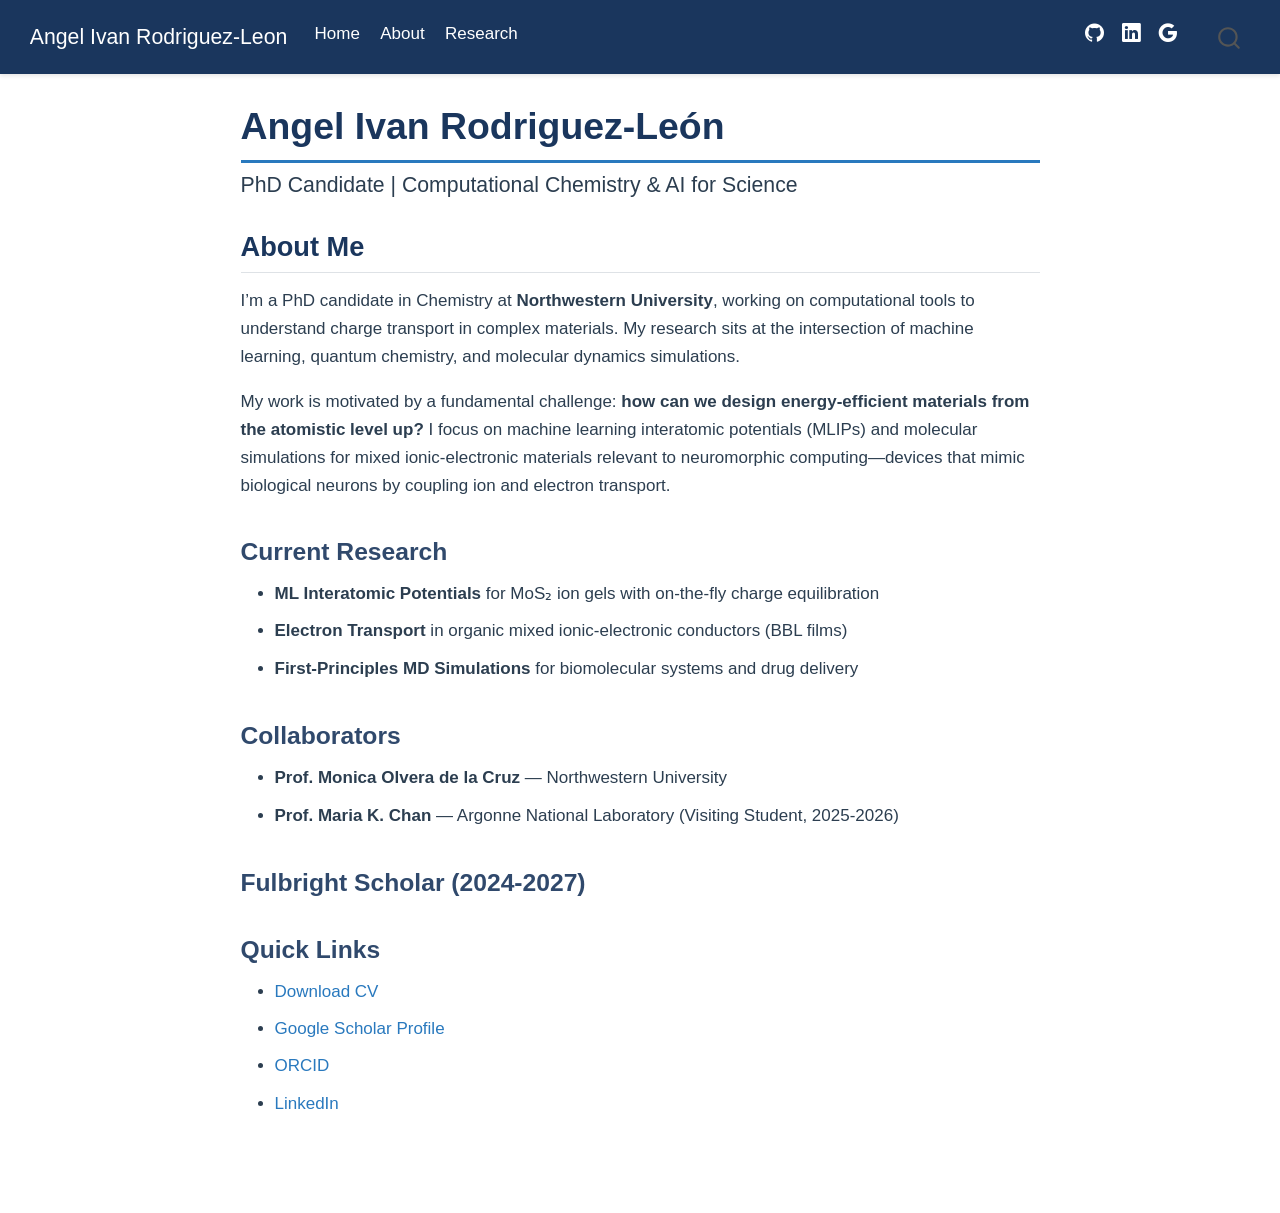
==== docs/index.html @ f0c5f9d4 "Move docs to root for GitHub Pages" ====
<!DOCTYPE html>
<html xmlns="http://www.w3.org/1999/xhtml" lang="en" xml:lang="en"><head>

<meta charset="utf-8">
<meta name="generator" content="quarto-1.10.18">

<meta name="viewport" content="width=device-width, initial-scale=1.0, user-scalable=yes">


<title>Angel Ivan Rodriguez-León – Angel Ivan Rodriguez-Leon</title>
<style>
/* Default styles provided by pandoc.
** See https://pandoc.org/MANUAL.html#variables-for-html for config info.
*/
span.smallcaps{font-variant: small-caps;}
div.columns{display: flex; gap: 1.5em;}
div.column{flex: auto;}
@media screen {
div.columns{gap: min(4vw, 1.5em);}
div.column{overflow-x: auto;}
}
div.hanging-indent{margin-left: 1.5em; text-indent: -1.5em;}
ul.task-list{list-style: none;}
ul.task-list li input[type="checkbox"] {
  width: 0.8em;
  margin: 0 0.8em 0.2em -1em; /* quarto-specific, see https://github.com/quarto-dev/quarto-cli/issues/4556 */ 
  vertical-align: middle;
}
</style>


<script src="site_libs/quarto-nav/quarto-nav.js"></script>
<script src="site_libs/quarto-nav/headroom.min.js"></script>
<script src="site_libs/clipboard/clipboard.min.js"></script>
<script src="site_libs/quarto-search/autocomplete.umd.js"></script>
<script src="site_libs/quarto-search/fuse.min.js"></script>
<script src="site_libs/quarto-search/quarto-search.js"></script>
<meta name="quarto:offset" content="./">
<script src="site_libs/quarto-html/quarto.js" type="module"></script>
<script src="site_libs/quarto-html/tabsets/tabsets.js" type="module"></script>
<script src="site_libs/quarto-html/popper.min.js"></script>
<script src="site_libs/quarto-html/tippy.umd.min.js"></script>
<script src="site_libs/quarto-html/anchor.min.js"></script>
<link href="site_libs/quarto-html/tippy.css" rel="stylesheet">
<link href="site_libs/quarto-html/quarto-syntax-highlighting-64a204ab8560d761af7679ceaba22944.css" rel="stylesheet" id="quarto-text-highlighting-styles">
<script src="site_libs/bootstrap/bootstrap.min.js"></script>
<link href="site_libs/bootstrap/bootstrap-icons.css" rel="stylesheet">
<link href="site_libs/bootstrap/bootstrap-445b8638c3d06994fee0907d791121c4.min.css" rel="stylesheet" append-hash="true" id="quarto-bootstrap" data-mode="light">
<script id="quarto-search-options" type="application/json">{
  "location": "navbar",
  "copy-button": false,
  "collapse-after": 3,
  "panel-placement": "end",
  "type": "overlay",
  "limit": 50,
  "keyboard-shortcut": [
    "f",
    "/",
    "s"
  ],
  "show-item-context": false,
  "language": {
    "search-no-results-text": "No results",
    "search-matching-documents-text": "matching documents",
    "search-copy-link-title": "Copy link to search",
    "search-hide-matches-text": "Hide additional matches",
    "search-more-match-text": "more match in this document",
    "search-more-matches-text": "more matches in this document",
    "search-clear-button-title": "Clear",
    "search-text-placeholder": "",
    "search-detached-cancel-button-title": "Cancel",
    "search-submit-button-title": "Submit",
    "search-label": "Search"
  }
}</script>


<link rel="stylesheet" href="assets/style.css">
</head>

<body class="nav-fixed fullcontent quarto-light">

<div id="quarto-search-results"></div>
  <header id="quarto-header" class="headroom fixed-top">
    <nav class="navbar navbar-expand-lg " data-bs-theme="dark">
      <div class="navbar-container container-fluid">
      <div class="navbar-brand-container mx-auto">
    <a class="navbar-brand" href="./index.html">
    <span class="navbar-title">Angel Ivan Rodriguez-Leon</span>
    </a>
  </div>
            <div id="quarto-search" class="" title="Search"></div>
          <button class="navbar-toggler" type="button" data-bs-toggle="collapse" data-bs-target="#navbarCollapse" aria-controls="navbarCollapse" role="menu" aria-expanded="false" aria-label="Toggle navigation" onclick="if (window.quartoToggleHeadroom) { window.quartoToggleHeadroom(); }">
  <span class="navbar-toggler-icon"></span>
</button>
          <div class="collapse navbar-collapse" id="navbarCollapse">
            <ul class="navbar-nav navbar-nav-scroll me-auto">
  <li class="nav-item">
    <a class="nav-link active" href="./index.html" aria-current="page"> 
<span class="menu-text">Home</span></a>
  </li>  
  <li class="nav-item">
    <a class="nav-link" href="./about.html"> 
<span class="menu-text">About</span></a>
  </li>  
  <li class="nav-item">
    <a class="nav-link" href="./projects.html"> 
<span class="menu-text">Research</span></a>
  </li>  
</ul>
            <ul class="navbar-nav navbar-nav-scroll ms-auto">
  <li class="nav-item compact">
    <a class="nav-link" href="https://github.com/your-github"> <i class="bi bi-github" role="img">
</i> 
<span class="menu-text"></span></a>
  </li>  
  <li class="nav-item compact">
    <a class="nav-link" href="https://www.linkedin.com/in/i-leon"> <i class="bi bi-linkedin" role="img">
</i> 
<span class="menu-text"></span></a>
  </li>  
  <li class="nav-item compact">
    <a class="nav-link" href="https://scholar.google.com/citations?user=YOUR_SCHOLAR_ID"> <i class="bi bi-google" role="img">
</i> 
<span class="menu-text"></span></a>
  </li>  
  <li class="nav-item compact">
    <a class="nav-link" href="https://orcid.org/0009-0001-0630-9370"> <i class="bi bi-orcid" role="img">
</i> 
<span class="menu-text"></span></a>
  </li>  
</ul>
          </div> <!-- /navcollapse -->
            <div class="quarto-navbar-tools">
</div>
      </div> <!-- /container-fluid -->
    </nav>
</header>
<!-- content -->
<div id="quarto-content" class="quarto-container page-columns page-rows-contents page-layout-article page-navbar">
<!-- sidebar -->
<!-- margin-sidebar -->
    
<!-- main -->
<main class="content" id="quarto-document-content">

<header id="title-block-header" class="quarto-title-block default">
<div class="quarto-title">
<h1 class="title">Angel Ivan Rodriguez-León</h1>
<p class="subtitle lead">PhD Candidate | Computational Chemistry &amp; AI for Science</p>
</div>



<div class="quarto-title-meta">

    
  
    
  </div>
  


</header>


<section id="about-me" class="level2">
<h2 class="anchored" data-anchor-id="about-me">About Me</h2>
<p>I’m a PhD candidate in Chemistry at <strong>Northwestern University</strong>, working on computational tools to understand charge transport in complex materials. My research sits at the intersection of machine learning, quantum chemistry, and molecular dynamics simulations.</p>
<p>My work is motivated by a fundamental challenge: <strong>how can we design energy-efficient materials from the atomistic level up?</strong> I focus on machine learning interatomic potentials (MLIPs) and molecular simulations for mixed ionic-electronic materials relevant to neuromorphic computing—devices that mimic biological neurons by coupling ion and electron transport.</p>
<section id="current-research" class="level3">
<h3 class="anchored" data-anchor-id="current-research">Current Research</h3>
<ul>
<li><strong>ML Interatomic Potentials</strong> for MoS₂ ion gels with on-the-fly charge equilibration</li>
<li><strong>Electron Transport</strong> in organic mixed ionic-electronic conductors (BBL films)</li>
<li><strong>First-Principles MD Simulations</strong> for biomolecular systems and drug delivery</li>
</ul>
</section>
<section id="collaborators" class="level3">
<h3 class="anchored" data-anchor-id="collaborators">Collaborators</h3>
<ul>
<li><strong>Prof.&nbsp;Monica Olvera de la Cruz</strong> — Northwestern University</li>
<li><strong>Prof.&nbsp;Maria K. Chan</strong> — Argonne National Laboratory (Visiting Student, 2025-2026)</li>
</ul>
</section>
<section id="fulbright-scholar-2024-2027" class="level3">
<h3 class="anchored" data-anchor-id="fulbright-scholar-2024-2027">Fulbright Scholar (2024-2027)</h3>
</section>
<section id="quick-links" class="level3">
<h3 class="anchored" data-anchor-id="quick-links">Quick Links</h3>
<ul>
<li><a href="assets/Resume_AIRL.pdf">Download CV</a></li>
<li><a href="https://scholar.google.com/citations?user=YOUR_SCHOLAR_ID">Google Scholar Profile</a></li>
<li><a href="https://orcid.org/0009-0001-0630-9370">ORCID</a></li>
<li><a href="https://www.linkedin.com/in/i-leon">LinkedIn</a></li>
</ul>


</section>
</section>

</main> <!-- /main -->
<script id="quarto-html-after-body" type="application/javascript">
  window.document.addEventListener("DOMContentLoaded", function (event) {
    const icon = "";
    const anchorJS = new window.AnchorJS();
    anchorJS.options = {
      placement: 'right',
      icon: icon
    };
    anchorJS.add('.anchored');
    const isCodeAnnotation = (el) => {
      for (const clz of el.classList) {
        if (clz.startsWith('code-annotation-')) {                     
          return true;
        }
      }
      return false;
    }
    const onCopySuccess = function(e) {
      // button target
      const button = e.trigger;
      // don't keep focus
      button.blur();
      // flash "checked"
      button.classList.add('code-copy-button-checked');
      var currentTitle = button.getAttribute("title");
      button.setAttribute("title", "Copied!");
      let tooltip;
      if (window.bootstrap) {
        button.setAttribute("data-bs-toggle", "tooltip");
        button.setAttribute("data-bs-placement", "left");
        button.setAttribute("data-bs-title", "Copied!");
        tooltip = new bootstrap.Tooltip(button, 
          { trigger: "manual", 
            customClass: "code-copy-button-tooltip",
            offset: [0, -8]});
        tooltip.show();    
      }
      setTimeout(function() {
        if (tooltip) {
          tooltip.hide();
          button.removeAttribute("data-bs-title");
          button.removeAttribute("data-bs-toggle");
          button.removeAttribute("data-bs-placement");
        }
        button.setAttribute("title", currentTitle);
        button.classList.remove('code-copy-button-checked');
      }, 1000);
      // clear code selection
      e.clearSelection();
    }
    const getTextToCopy = function(trigger) {
      const outerScaffold = trigger.parentElement.cloneNode(true);
      const codeEl = outerScaffold.querySelector('code');
      for (const childEl of codeEl.children) {
        if (isCodeAnnotation(childEl)) {
          childEl.remove();
        }
      }
      return codeEl.innerText;
    }
    const clipboard = new window.ClipboardJS('.code-copy-button:not([data-in-quarto-modal])', {
      text: getTextToCopy
    });
    clipboard.on('success', onCopySuccess);
    if (window.document.getElementById('quarto-embedded-source-code-modal')) {
      const clipboardModal = new window.ClipboardJS('.code-copy-button[data-in-quarto-modal]', {
        text: getTextToCopy,
        container: window.document.getElementById('quarto-embedded-source-code-modal')
      });
      clipboardModal.on('success', onCopySuccess);
    }
      var localhostRegex = new RegExp(/^(?:http|https):\/\/localhost\:?[0-9]*\//);
      var mailtoRegex = new RegExp(/^mailto:/);
        var filterRegex = new RegExp('/' + window.location.host + '/');
      var isInternal = (href) => {
          return filterRegex.test(href) || localhostRegex.test(href) || mailtoRegex.test(href);
      }
      // Inspect non-navigation links and adorn them if external
     var links = window.document.querySelectorAll('a[href]:not(.nav-link):not(.navbar-brand):not(.toc-action):not(.sidebar-link):not(.sidebar-item-toggle):not(.pagination-link):not(.no-external):not([aria-hidden]):not(.dropdown-item):not(.quarto-navigation-tool):not(.about-link)');
      for (var i=0; i<links.length; i++) {
        const link = links[i];
        if (!isInternal(link.href)) {
          // undo the damage that might have been done by quarto-nav.js in the case of
          // links that we want to consider external
          if (link.dataset.originalHref !== undefined) {
            link.href = link.dataset.originalHref;
          }
        }
      }
    function tippyHover(el, contentFn, onTriggerFn, onUntriggerFn) {
      const config = {
        allowHTML: true,
        maxWidth: 500,
        delay: 100,
        arrow: false,
        appendTo: function(el) {
            return el.parentElement;
        },
        interactive: true,
        interactiveBorder: 10,
        theme: 'quarto',
        placement: 'bottom-start',
      };
      if (contentFn) {
        config.content = contentFn;
      }
      if (onTriggerFn) {
        config.onTrigger = onTriggerFn;
      }
      if (onUntriggerFn) {
        config.onUntrigger = onUntriggerFn;
      }
      window.tippy(el, config); 
    }
    const noterefs = window.document.querySelectorAll('a[role="doc-noteref"]');
    for (var i=0; i<noterefs.length; i++) {
      const ref = noterefs[i];
      tippyHover(ref, function() {
        // use id or data attribute instead here
        let href = ref.getAttribute('data-footnote-href') || ref.getAttribute('href');
        try { href = new URL(href).hash; } catch {}
        const id = href.replace(/^#\/?/, "");
        const note = window.document.getElementById(id);
        if (note) {
          return note.innerHTML;
        } else {
          return "";
        }
      });
    }
    const xrefs = window.document.querySelectorAll('a.quarto-xref');
    const processXRef = (id, note) => {
      // Strip column container classes
      const stripColumnClz = (el) => {
        el.classList.remove("page-full", "page-columns");
        if (el.children) {
          for (const child of el.children) {
            stripColumnClz(child);
          }
        }
      }
      stripColumnClz(note)
      if (id === null || id.startsWith('sec-')) {
        // Special case sections, only their first couple elements
        const container = document.createElement("div");
        if (note.children && note.children.length > 2) {
          container.appendChild(note.children[0].cloneNode(true));
          for (let i = 1; i < note.children.length; i++) {
            const child = note.children[i];
            if (child.tagName === "P" && child.innerText === "") {
              continue;
            } else {
              container.appendChild(child.cloneNode(true));
              break;
            }
          }
          if (window.Quarto?.typesetMath) {
            window.Quarto.typesetMath(container);
          }
          return container.innerHTML
        } else {
          if (window.Quarto?.typesetMath) {
            window.Quarto.typesetMath(note);
          }
          return note.innerHTML;
        }
      } else {
        // Remove any anchor links if they are present
        const anchorLink = note.querySelector('a.anchorjs-link');
        if (anchorLink) {
          anchorLink.remove();
        }
        if (window.Quarto?.typesetMath) {
          window.Quarto.typesetMath(note);
        }
        if (note.classList.contains("callout")) {
          return note.outerHTML;
        } else {
          return note.innerHTML;
        }
      }
    }
    for (var i=0; i<xrefs.length; i++) {
      const xref = xrefs[i];
      tippyHover(xref, undefined, function(instance) {
        instance.disable();
        let url = xref.getAttribute('href');
        let hash = undefined; 
        if (url.startsWith('#')) {
          hash = url;
        } else {
          try { hash = new URL(url).hash; } catch {}
        }
        if (hash) {
          const id = hash.replace(/^#\/?/, "");
          const note = window.document.getElementById(id);
          if (note !== null) {
            try {
              const html = processXRef(id, note.cloneNode(true));
              instance.setContent(html);
            } finally {
              instance.enable();
              instance.show();
            }
          } else {
            // See if we can fetch this
            fetch(url.split('#')[0])
            .then(res => res.text())
            .then(html => {
              const parser = new DOMParser();
              const htmlDoc = parser.parseFromString(html, "text/html");
              const note = htmlDoc.getElementById(id);
              if (note !== null) {
                const html = processXRef(id, note);
                instance.setContent(html);
              } 
            }).finally(() => {
              instance.enable();
              instance.show();
            });
          }
        } else {
          // See if we can fetch a full url (with no hash to target)
          // This is a special case and we should probably do some content thinning / targeting
          fetch(url)
          .then(res => res.text())
          .then(html => {
            const parser = new DOMParser();
            const htmlDoc = parser.parseFromString(html, "text/html");
            const note = htmlDoc.querySelector('main.content');
            if (note !== null) {
              // This should only happen for chapter cross references
              // (since there is no id in the URL)
              // remove the first header
              if (note.children.length > 0 && note.children[0].tagName === "HEADER") {
                note.children[0].remove();
              }
              const html = processXRef(null, note);
              instance.setContent(html);
            } 
          }).finally(() => {
            instance.enable();
            instance.show();
          });
        }
      }, function(instance) {
      });
    }
        let selectedAnnoteEl;
        const selectorForAnnotation = ( cell, annotation) => {
          let cellAttr = 'data-code-cell="' + cell + '"';
          let lineAttr = 'data-code-annotation="' +  annotation + '"';
          const selector = 'span[' + cellAttr + '][' + lineAttr + ']';
          return selector;
        }
        const selectCodeLines = (annoteEl) => {
          const doc = window.document;
          const targetCell = annoteEl.getAttribute("data-target-cell");
          const targetAnnotation = annoteEl.getAttribute("data-target-annotation");
          const annoteSpan = window.document.querySelector(selectorForAnnotation(targetCell, targetAnnotation));
          const lines = annoteSpan.getAttribute("data-code-lines").split(",");
          const lineIds = lines.map((line) => {
            return targetCell + "-" + line;
          })
          let top = null;
          let height = null;
          let parent = null;
          if (lineIds.length > 0) {
              //compute the position of the single el (top and bottom and make a div)
              const el = window.document.getElementById(lineIds[0]);
              top = el.offsetTop;
              height = el.offsetHeight;
              parent = el.parentElement.parentElement;
            if (lineIds.length > 1) {
              const lastEl = window.document.getElementById(lineIds[lineIds.length - 1]);
              const bottom = lastEl.offsetTop + lastEl.offsetHeight;
              height = bottom - top;
            }
            if (top !== null && height !== null && parent !== null) {
              // cook up a div (if necessary) and position it 
              let div = window.document.getElementById("code-annotation-line-highlight");
              if (div === null) {
                div = window.document.createElement("div");
                div.setAttribute("id", "code-annotation-line-highlight");
                div.style.position = 'absolute';
                parent.appendChild(div);
              }
              div.style.top = top - 2 + "px";
              div.style.height = height + 4 + "px";
              div.style.left = 0;
              let gutterDiv = window.document.getElementById("code-annotation-line-highlight-gutter");
              if (gutterDiv === null) {
                gutterDiv = window.document.createElement("div");
                gutterDiv.setAttribute("id", "code-annotation-line-highlight-gutter");
                gutterDiv.style.position = 'absolute';
                const codeCell = window.document.getElementById(targetCell);
                const gutter = codeCell.querySelector('.code-annotation-gutter');
                gutter.appendChild(gutterDiv);
              }
              gutterDiv.style.top = top - 2 + "px";
              gutterDiv.style.height = height + 4 + "px";
            }
            selectedAnnoteEl = annoteEl;
          }
        };
        const unselectCodeLines = () => {
          const elementsIds = ["code-annotation-line-highlight", "code-annotation-line-highlight-gutter"];
          elementsIds.forEach((elId) => {
            const div = window.document.getElementById(elId);
            if (div) {
              div.remove();
            }
          });
          selectedAnnoteEl = undefined;
        };
          // Handle positioning of the toggle
      window.addEventListener(
        "resize",
        throttle(() => {
          elRect = undefined;
          if (selectedAnnoteEl) {
            selectCodeLines(selectedAnnoteEl);
          }
        }, 10)
      );
      function throttle(fn, ms) {
      let throttle = false;
      let timer;
        return (...args) => {
          if(!throttle) { // first call gets through
              fn.apply(this, args);
              throttle = true;
          } else { // all the others get throttled
              if(timer) clearTimeout(timer); // cancel #2
              timer = setTimeout(() => {
                fn.apply(this, args);
                timer = throttle = false;
              }, ms);
          }
        };
      }
        // Attach click handler to the DT
        const annoteDls = window.document.querySelectorAll('dt[data-target-cell]');
        for (const annoteDlNode of annoteDls) {
          annoteDlNode.addEventListener('click', (event) => {
            const clickedEl = event.target;
            if (clickedEl !== selectedAnnoteEl) {
              unselectCodeLines();
              const activeEl = window.document.querySelector('dt[data-target-cell].code-annotation-active');
              if (activeEl) {
                activeEl.classList.remove('code-annotation-active');
              }
              selectCodeLines(clickedEl);
              clickedEl.classList.add('code-annotation-active');
            } else {
              // Unselect the line
              unselectCodeLines();
              clickedEl.classList.remove('code-annotation-active');
            }
          });
        }
    const findCites = (el) => {
      const parentEl = el.parentElement;
      if (parentEl) {
        const cites = parentEl.dataset.cites;
        if (cites) {
          return {
            el,
            cites: cites.split(' ')
          };
        } else {
          return findCites(el.parentElement)
        }
      } else {
        return undefined;
      }
    };
    var bibliorefs = window.document.querySelectorAll('a[role="doc-biblioref"]');
    for (var i=0; i<bibliorefs.length; i++) {
      const ref = bibliorefs[i];
      const citeInfo = findCites(ref);
      if (citeInfo) {
        tippyHover(citeInfo.el, function() {
          var popup = window.document.createElement('div');
          citeInfo.cites.forEach(function(cite) {
            var citeDiv = window.document.createElement('div');
            citeDiv.classList.add('hanging-indent');
            citeDiv.classList.add('csl-entry');
            var biblioDiv = window.document.getElementById('ref-' + cite);
            if (biblioDiv) {
              citeDiv.innerHTML = biblioDiv.innerHTML;
            }
            popup.appendChild(citeDiv);
          });
          return popup.innerHTML;
        });
      }
    }
  });
  </script>
</div> <!-- /content -->




</body></html>
---- docs/site_libs/quarto-html/tippy.css ----
.tippy-box[data-animation=fade][data-state=hidden]{opacity:0}[data-tippy-root]{max-width:calc(100vw - 10px)}.tippy-box{position:relative;background-color:#333;color:#fff;border-radius:4px;font-size:14px;line-height:1.4;white-space:normal;outline:0;transition-property:transform,visibility,opacity}.tippy-box[data-placement^=top]>.tippy-arrow{bottom:0}.tippy-box[data-placement^=top]>.tippy-arrow:before{bottom:-7px;left:0;border-width:8px 8px 0;border-top-color:initial;transform-origin:center top}.tippy-box[data-placement^=bottom]>.tippy-arrow{top:0}.tippy-box[data-placement^=bottom]>.tippy-arrow:before{top:-7px;left:0;border-width:0 8px 8px;border-bottom-color:initial;transform-origin:center bottom}.tippy-box[data-placement^=left]>.tippy-arrow{right:0}.tippy-box[data-placement^=left]>.tippy-arrow:before{border-width:8px 0 8px 8px;border-left-color:initial;right:-7px;transform-origin:center left}.tippy-box[data-placement^=right]>.tippy-arrow{left:0}.tippy-box[data-placement^=right]>.tippy-arrow:before{left:-7px;border-width:8px 8px 8px 0;border-right-color:initial;transform-origin:center right}.tippy-box[data-inertia][data-state=visible]{transition-timing-function:cubic-bezier(.54,1.5,.38,1.11)}.tippy-arrow{width:16px;height:16px;color:#333}.tippy-arrow:before{content:"";position:absolute;border-color:transparent;border-style:solid}.tippy-content{position:relative;padding:5px 9px;z-index:1}
---- docs/site_libs/quarto-html/quarto-syntax-highlighting-64a204ab8560d761af7679ceaba22944.css ----
/* quarto syntax highlight colors */
:root {
  --quarto-hl-ot-color: #003B4F;
  --quarto-hl-at-color: #657422;
  --quarto-hl-ss-color: #20794D;
  --quarto-hl-an-color: #5E5E5E;
  --quarto-hl-fu-color: #4758AB;
  --quarto-hl-st-color: #20794D;
  --quarto-hl-cf-color: #003B4F;
  --quarto-hl-op-color: #5E5E5E;
  --quarto-hl-er-color: #AD0000;
  --quarto-hl-bn-color: #AD0000;
  --quarto-hl-al-color: #AD0000;
  --quarto-hl-va-color: #111111;
  --quarto-hl-bu-color: inherit;
  --quarto-hl-ex-color: inherit;
  --quarto-hl-pp-color: #AD0000;
  --quarto-hl-in-color: #5E5E5E;
  --quarto-hl-vs-color: #20794D;
  --quarto-hl-wa-color: #5E5E5E;
  --quarto-hl-do-color: #5E5E5E;
  --quarto-hl-im-color: #00769E;
  --quarto-hl-ch-color: #20794D;
  --quarto-hl-dt-color: #AD0000;
  --quarto-hl-fl-color: #AD0000;
  --quarto-hl-co-color: #5E5E5E;
  --quarto-hl-cv-color: #5E5E5E;
  --quarto-hl-cn-color: #8f5902;
  --quarto-hl-sc-color: #5E5E5E;
  --quarto-hl-dv-color: #AD0000;
  --quarto-hl-kw-color: #003B4F;
}

/* other quarto variables */
:root {
  --quarto-font-monospace: SFMono-Regular, Menlo, Monaco, Consolas, "Liberation Mono", "Courier New", monospace;
}

/* syntax highlight based on Pandoc's rules */
pre > code.sourceCode > span {
  color: #003B4F;
}

code.sourceCode > span {
  color: #003B4F;
}

div.sourceCode,
div.sourceCode pre.sourceCode {
  color: #003B4F;
}

/* Normal */
code span {
  color: #003B4F;
}

/* Alert */
code span.al {
  color: #AD0000;
  font-style: inherit;
}

/* Annotation */
code span.an {
  color: #5E5E5E;
  font-style: inherit;
}

/* Attribute */
code span.at {
  color: #657422;
  font-style: inherit;
}

/* BaseN */
code span.bn {
  color: #AD0000;
  font-style: inherit;
}

/* BuiltIn */
code span.bu {
  font-style: inherit;
}

/* ControlFlow */
code span.cf {
  color: #003B4F;
  font-weight: bold;
  font-style: inherit;
}

/* Char */
code span.ch {
  color: #20794D;
  font-style: inherit;
}

/* Constant */
code span.cn {
  color: #8f5902;
  font-style: inherit;
}

/* Comment */
code span.co {
  color: #5E5E5E;
  font-style: inherit;
}

/* CommentVar */
code span.cv {
  color: #5E5E5E;
  font-style: italic;
}

/* Documentation */
code span.do {
  color: #5E5E5E;
  font-style: italic;
}

/* DataType */
code span.dt {
  color: #AD0000;
  font-style: inherit;
}

/* DecVal */
code span.dv {
  color: #AD0000;
  font-style: inherit;
}

/* Error */
code span.er {
  color: #AD0000;
  font-style: inherit;
}

/* Extension */
code span.ex {
  font-style: inherit;
}

/* Float */
code span.fl {
  color: #AD0000;
  font-style: inherit;
}

/* Function */
code span.fu {
  color: #4758AB;
  font-style: inherit;
}

/* Import */
code span.im {
  color: #00769E;
  font-style: inherit;
}

/* Information */
code span.in {
  color: #5E5E5E;
  font-style: inherit;
}

/* Keyword */
code span.kw {
  color: #003B4F;
  font-weight: bold;
  font-style: inherit;
}

/* Operator */
code span.op {
  color: #5E5E5E;
  font-style: inherit;
}

/* Other */
code span.ot {
  color: #003B4F;
  font-style: inherit;
}

/* Preprocessor */
code span.pp {
  color: #AD0000;
  font-style: inherit;
}

/* SpecialChar */
code span.sc {
  color: #5E5E5E;
  font-style: inherit;
}

/* SpecialString */
code span.ss {
  color: #20794D;
  font-style: inherit;
}

/* String */
code span.st {
  color: #20794D;
  font-style: inherit;
}

/* Variable */
code span.va {
  color: #111111;
  font-style: inherit;
}

/* VerbatimString */
code span.vs {
  color: #20794D;
  font-style: inherit;
}

/* Warning */
code span.wa {
  color: #5E5E5E;
  font-style: italic;
}

.prevent-inlining {
  content: "</";
}

/*# sourceMappingURL=9d8d5bb603a83b8298b89080a598c93b.css.map */
---- docs/assets/style.css ----
/* Academic website styling */

:root {
  --primary-color: #1a365d;
  --secondary-color: #2c5aa0;
  --accent-color: #2979be;
  --text-color: #2c3e50;
  --light-bg: #f8f9fa;
  --border-color: #e0e0e0;
}

html {
  scroll-behavior: smooth;
}

body {
  font-family: 'Segoe UI', Roboto, -apple-system, BlinkMacSystemFont, 'Helvetica Neue', sans-serif;
  line-height: 1.65;
  color: var(--text-color);
  background-color: #fff;
}

/* Headings */
h1, h2, h3 {
  color: var(--primary-color);
  font-weight: 600;
  margin-top: 1.5em;
  margin-bottom: 0.5em;
}

h1 {
  border-bottom: 3px solid var(--accent-color);
  padding-bottom: 0.3em;
  font-size: 2.2em;
}

h2 {
  font-size: 1.6em;
  margin-top: 1.3em;
}

/* Links */
a {
  color: var(--accent-color);
  text-decoration: none;
  transition: color 0.2s;
}

a:hover {
  color: var(--secondary-color);
  text-decoration: underline;
}

/* Code blocks */
pre {
  background-color: var(--light-bg);
  border-left: 4px solid var(--accent-color);
  padding: 1em;
  overflow-x: auto;
}

code {
  background-color: #f0f0f0;
  padding: 0.2em 0.4em;
  border-radius: 3px;
  font-size: 0.95em;
}

pre code {
  background-color: transparent;
  padding: 0;
}

/* Definition lists for education/experience */
dt {
  font-weight: 600;
  color: var(--primary-color);
  margin-top: 1em;
}

dd {
  margin-left: 0;
  margin-bottom: 0.5em;
  line-height: 1.6;
}

/* Navbar styling */
.navbar {
  background-color: var(--primary-color) !important;
  box-shadow: 0 2px 4px rgba(0,0,0,0.1);
}

.navbar a {
  color: white !important;
  font-weight: 500;
}

.navbar a:hover {
  color: var(--accent-color) !important;
}

/* General content spacing */
main {
  max-width: 900px;
}

/* Lists */
ul, ol {
  line-height: 1.8;
}

li {
  margin-bottom: 0.4em;
}

/* Blockquotes */
blockquote {
  border-left: 4px solid var(--accent-color);
  padding-left: 1em;
  margin-left: 0;
  color: #555;
  font-style: italic;
}

/* Tables */
table {
  border-collapse: collapse;
  width: 100%;
  margin: 1em 0;
}

th {
  background-color: var(--light-bg);
  color: var(--primary-color);
  padding: 0.75em;
  text-align: left;
  font-weight: 600;
  border-bottom: 2px solid var(--border-color);
}

td {
  padding: 0.75em;
  border-bottom: 1px solid var(--border-color);
}

/* Responsive */
@media (max-width: 768px) {
  h1 {
    font-size: 1.8em;
  }

  h2 {
    font-size: 1.3em;
  }
}
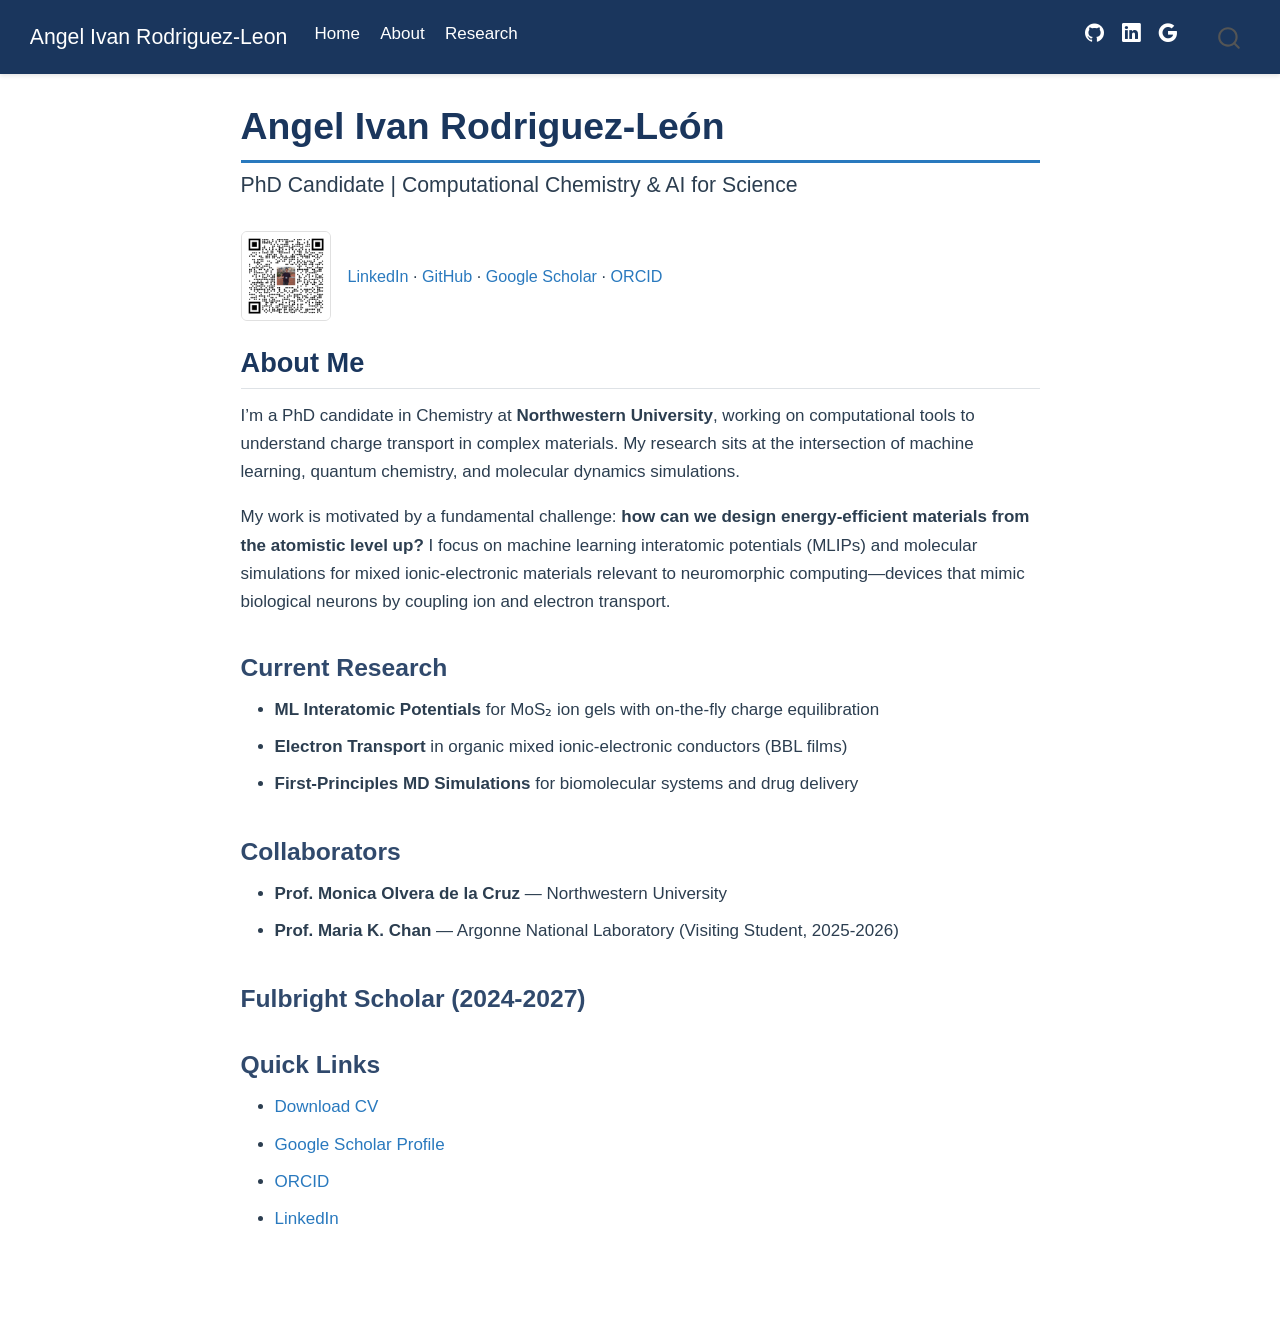
==== commit 3dd2ac80: "Publish digital-ID row and deploy.sh fix" ====
--- a/docs/index.html
+++ b/docs/index.html
@@ -164,6 +164,10 @@
 </header>
 
 
+<div class="id-card">
+<p><img src="assets/photos/gravatar-qr.png" class="id-qr img-fluid" alt="QR code to Gravatar profile"></p>
+<p><a href="https://www.linkedin.com/in/i-leon">LinkedIn</a> · <a href="https://github.com/your-github">GitHub</a> · <a href="https://scholar.google.com/citations?user=YOUR_SCHOLAR_ID">Google Scholar</a> · <a href="https://orcid.org/0009-0001-0630-9370">ORCID</a></p>
+</div>
 <section id="about-me" class="level2">
 <h2 class="anchored" data-anchor-id="about-me">About Me</h2>
 <p>I’m a PhD candidate in Chemistry at <strong>Northwestern University</strong>, working on computational tools to understand charge transport in complex materials. My research sits at the intersection of machine learning, quantum chemistry, and molecular dynamics simulations.</p>
--- a/docs/assets/style.css
+++ b/docs/assets/style.css
@@ -143,6 +143,27 @@
   border-bottom: 1px solid var(--border-color);
 }
 
+/* Digital ID row — QR code + social links, right under the name */
+.id-card {
+  display: flex;
+  align-items: center;
+  gap: 1em;
+  margin: 0.5em 0 1.5em;
+  flex-wrap: wrap;
+}
+
+.id-qr {
+  width: 90px;
+  height: 90px;
+  border-radius: 6px;
+  border: 1px solid var(--border-color);
+}
+
+.id-card p {
+  margin: 0;
+  font-size: 0.95em;
+}
+
 /* Responsive */
 @media (max-width: 768px) {
   h1 {
